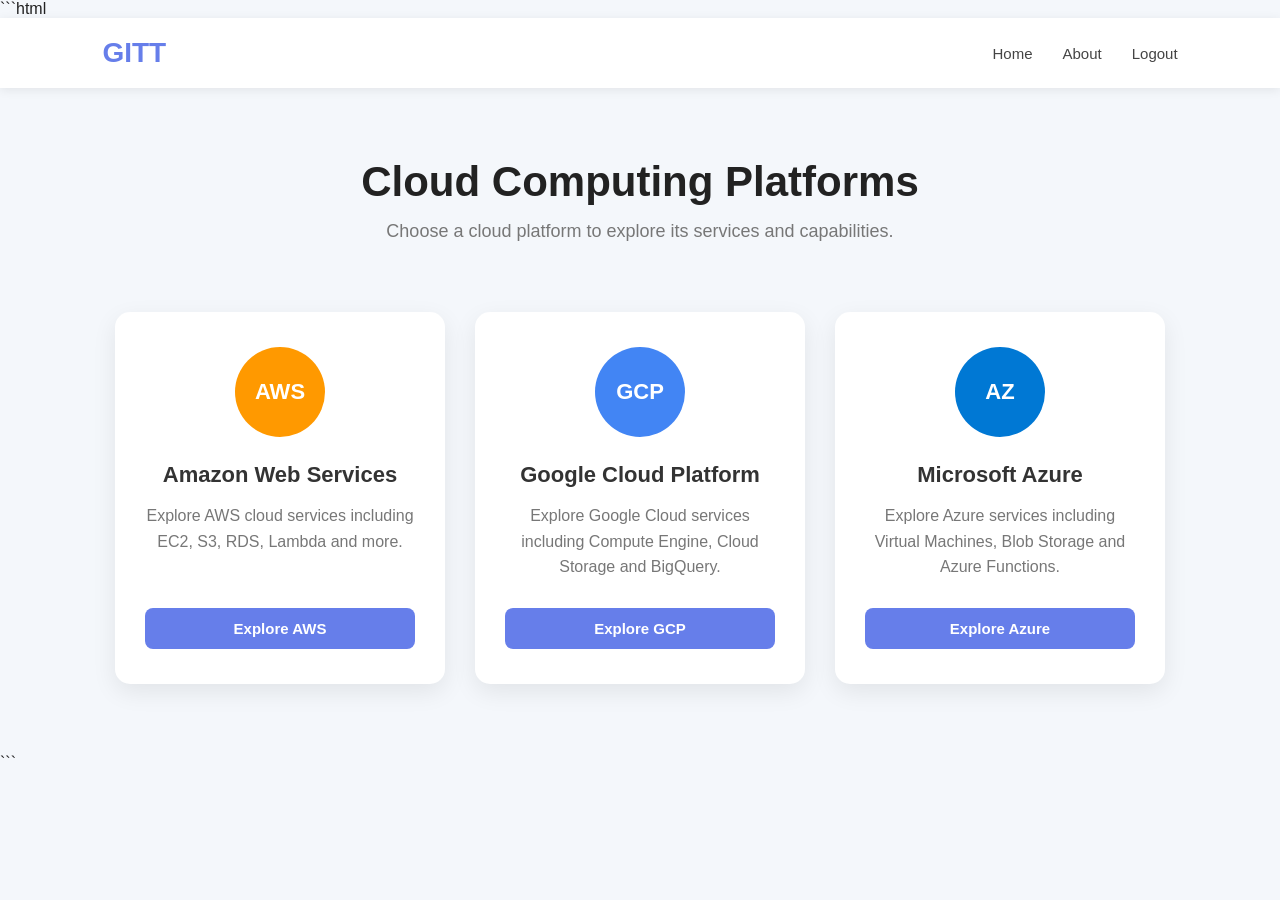
==== home_page.html @ 24b9ceef "commit for home page" ====
```html
<!DOCTYPE html>
<html lang="en">

<head>
    <meta charset="UTF-8">
    <meta name="viewport" content="width=device-width, initial-scale=1.0">

    <title>GITT - Cloud Platforms</title>

    <link rel="stylesheet" href="home_page.css">
</head>

<body>

    <!-- Navigation Bar -->
    <nav class="navbar">

        <div class="logo">
            GITT
        </div>

        <div class="nav-links">
            <a href="home.html">Home</a>
            <a href="#">About</a>
            <a href="index.html">Logout</a>
        </div>

    </nav>


    <!-- Main Content -->
    <main>

        <section class="hero">

            <h1>Cloud Computing Platforms</h1>

            <p>
                Choose a cloud platform to explore its services
                and capabilities.
            </p>

        </section>


        <!-- Cloud Cards -->
        <section class="cloud-container">

            <!-- AWS -->
            <div class="cloud-card">

                <div class="cloud-icon aws">
                    AWS
                </div>

                <h2>Amazon Web Services</h2>

                <p>
                    Explore AWS cloud services including EC2,
                    S3, RDS, Lambda and more.
                </p>

                <button onclick="selectCloud('AWS')">
                    Explore AWS
                </button>

            </div>


            <!-- GCP -->
            <div class="cloud-card">

                <div class="cloud-icon gcp">
                    GCP
                </div>

                <h2>Google Cloud Platform</h2>

                <p>
                    Explore Google Cloud services including
                    Compute Engine, Cloud Storage and BigQuery.
                </p>

                <button onclick="selectCloud('GCP')">
                    Explore GCP
                </button>

            </div>


            <!-- Azure -->
            <div class="cloud-card">

                <div class="cloud-icon azure">
                    AZ
                </div>

                <h2>Microsoft Azure</h2>

                <p>
                    Explore Azure services including Virtual
                    Machines, Blob Storage and Azure Functions.
                </p>

                <button onclick="selectCloud('Azure')">
                    Explore Azure
                </button>

            </div>

        </section>

    </main>


    <script src="home.js"></script>

</body>

</html>
```
---- home_page.css ----
* {
    margin: 0;
    padding: 0;
    box-sizing: border-box;
}

body {
    font-family: Arial, sans-serif;
    background: #f4f7fb;
    color: #222;
}


/* Navigation Bar */

.navbar {
    height: 70px;

    display: flex;
    align-items: center;
    justify-content: space-between;

    padding: 0 8%;

    background: white;

    box-shadow: 0 2px 10px rgba(0, 0, 0, 0.08);
}

.logo {
    font-size: 28px;
    font-weight: bold;

    color: #667eea;
}

.nav-links {
    display: flex;
    gap: 30px;
}

.nav-links a {
    text-decoration: none;
    color: #444;

    font-size: 15px;
    font-weight: 500;

    transition: 0.3s;
}

.nav-links a:hover {
    color: #667eea;
}


/* Hero Section */

.hero {
    text-align: center;

    padding: 70px 20px 40px;
}

.hero h1 {
    font-size: 42px;
    margin-bottom: 15px;

    color: #222;
}

.hero p {
    font-size: 18px;
    color: #777;
}


/* Cloud Cards */

.cloud-container {
    display: flex;

    justify-content: center;
    align-items: stretch;

    gap: 30px;

    padding: 30px 8% 70px;
}


/* Individual Card */

.cloud-card {
    width: 330px;

    padding: 35px 30px;

    background: white;

    border-radius: 15px;

    text-align: center;

    box-shadow: 0 8px 25px rgba(0, 0, 0, 0.08);

    transition: 0.3s;
}

.cloud-card:hover {
    transform: translateY(-10px);

    box-shadow: 0 15px 35px rgba(0, 0, 0, 0.15);
}


/* Cloud Icon */

.cloud-icon {
    width: 90px;
    height: 90px;

    margin: 0 auto 25px;

    display: flex;
    align-items: center;
    justify-content: center;

    border-radius: 50%;

    font-size: 22px;
    font-weight: bold;

    color: white;
}


/* AWS */

.aws {
    background: #ff9900;
}


/* Google Cloud */

.gcp {
    background: #4285f4;
}


/* Azure */

.azure {
    background: #0078d4;
}


/* Card Heading */

.cloud-card h2 {
    font-size: 22px;

    margin-bottom: 15px;

    color: #333;
}


/* Card Description */

.cloud-card p {
    color: #777;

    line-height: 1.6;

    min-height: 80px;

    margin-bottom: 25px;
}


/* Button */

.cloud-card button {
    width: 100%;

    padding: 12px;

    border: none;
    border-radius: 8px;

    background: #667eea;

    color: white;

    font-size: 15px;
    font-weight: bold;

    cursor: pointer;

    transition: 0.3s;
}

.cloud-card button:hover {
    background: #5568d9;

    transform: scale(1.03);
}


/* Responsive Design */

@media (max-width: 900px) {

    .cloud-container {
        flex-direction: column;
        align-items: center;
    }

    .cloud-card {
        width: 90%;
        max-width: 400px;
    }

}

@media (max-width: 600px) {

    .hero h1 {
        font-size: 30px;
    }

    .navbar {
        padding: 0 5%;
    }

    .nav-links {
        gap: 12px;
    }

}
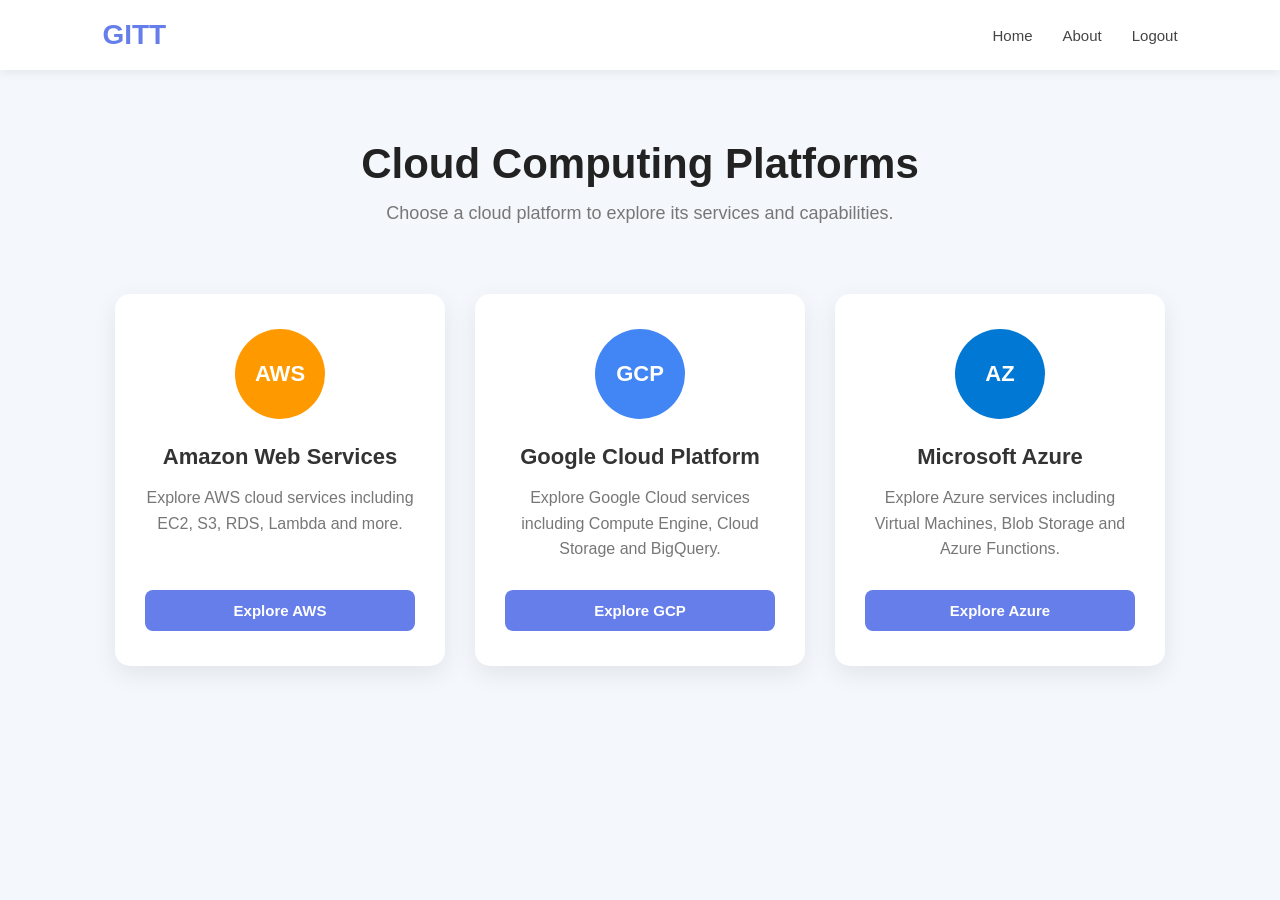
==== commit abae0a57: "commit for login page1" ====
--- a/home_page.html
+++ b/home_page.html
@@ -1,4 +1,3 @@
-```html
 <!DOCTYPE html>
 <html lang="en">
 
@@ -21,7 +20,7 @@
         </div>
 
         <div class="nav-links">
-            <a href="home.html">Home</a>
+            <a href="home_page.html">Home</a>
             <a href="#">About</a>
             <a href="index.html">Logout</a>
         </div>
@@ -119,4 +118,4 @@
 </body>
 
 </html>
-```
+
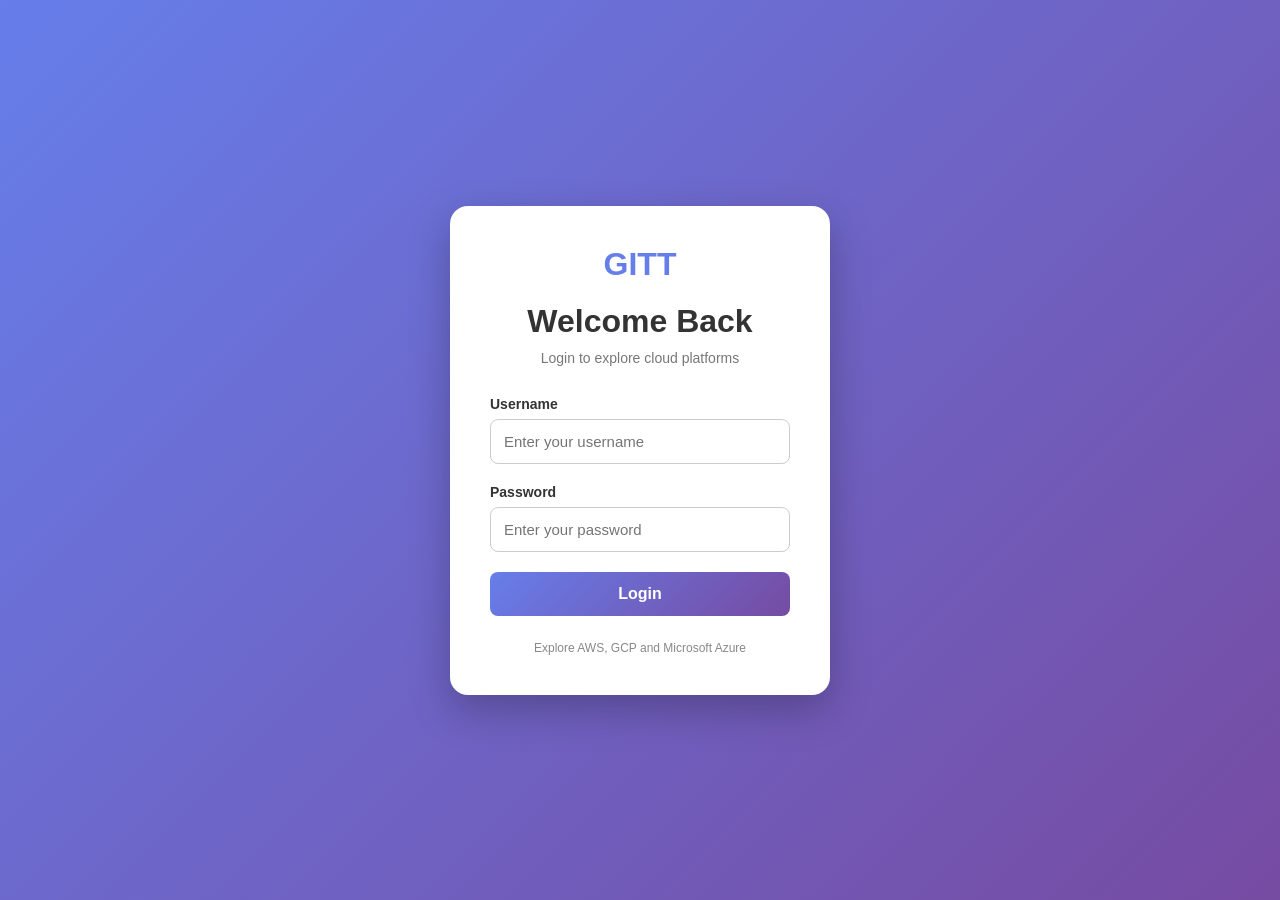
==== commit 41413f78: "Home and about page developed" ====
--- a/home_page.html
+++ b/home_page.html
@@ -2,63 +2,144 @@
 <html lang="en">
 
 <head>
+
     <meta charset="UTF-8">
-    <meta name="viewport" content="width=device-width, initial-scale=1.0">
+
+    <meta
+        name="viewport"
+        content="width=device-width, initial-scale=1.0"
+    >
 
     <title>GITT - Cloud Platforms</title>
 
     <link rel="stylesheet" href="home_page.css">
+
 </head>
 
+
 <body>
 
-    <!-- Navigation Bar -->
+
+    <!-- Navigation -->
+
     <nav class="navbar">
 
         <div class="logo">
             GITT
         </div>
 
+
         <div class="nav-links">
-            <a href="home_page.html">Home</a>
-            <a href="#">About</a>
-            <a href="index.html">Logout</a>
+
+            <a href="home_page.html">
+                Home
+            </a>
+
+            <a href="about.html">
+                About
+            </a>
+
+            <a href="#" onclick="logout()">
+                Logout
+            </a>
+
         </div>
 
     </nav>
 
 
-    <!-- Main Content -->
+
+    <!-- Main -->
+
     <main>
 
+
+        <!-- Hero -->
+
         <section class="hero">
 
-            <h1>Cloud Computing Platforms</h1>
+            <h1>
+                Cloud Computing Platforms
+            </h1>
 
             <p>
-                Choose a cloud platform to explore its services
-                and capabilities.
+                Welcome,
+                <span id="username"></span>
             </p>
 
+            <p>
+                Explore popular cloud providers and their services.
+            </p>
+
         </section>
 
 
-        <!-- Cloud Cards -->
+
+        <!-- Cloud Providers -->
+
         <section class="cloud-container">
 
+
             <!-- AWS -->
+
             <div class="cloud-card">
 
                 <div class="cloud-icon aws">
                     AWS
                 </div>
 
-                <h2>Amazon Web Services</h2>
-
-                <p>
-                    Explore AWS cloud services including EC2,
-                    S3, RDS, Lambda and more.
+                <h2>
+                    Amazon Web Services
+                </h2>
+
+                <p class="description">
+
+                    Cloud services provided by Amazon for
+                    computing, storage, databases,
+                    networking and more.
+
                 </p>
+
+
+                <h3>
+                    Popular Services
+                </h3>
+
+
+                <div class="services">
+
+                    <div class="service">
+                        <strong>EC2</strong>
+                        <span>Virtual Servers</span>
+                    </div>
+
+                    <div class="service">
+                        <strong>S3</strong>
+                        <span>Object Storage</span>
+                    </div>
+
+                    <div class="service">
+                        <strong>RDS</strong>
+                        <span>Managed Database</span>
+                    </div>
+
+                    <div class="service">
+                        <strong>Lambda</strong>
+                        <span>Serverless Computing</span>
+                    </div>
+
+                    <div class="service">
+                        <strong>VPC</strong>
+                        <span>Virtual Network</span>
+                    </div>
+
+                    <div class="service">
+                        <strong>CloudFront</strong>
+                        <span>Content Delivery</span>
+                    </div>
+
+                </div>
+
 
                 <button onclick="selectCloud('AWS')">
                     Explore AWS
@@ -67,19 +148,67 @@
             </div>
 
 
+
             <!-- GCP -->
+
             <div class="cloud-card">
 
                 <div class="cloud-icon gcp">
                     GCP
                 </div>
 
-                <h2>Google Cloud Platform</h2>
-
-                <p>
-                    Explore Google Cloud services including
-                    Compute Engine, Cloud Storage and BigQuery.
+                <h2>
+                    Google Cloud Platform
+                </h2>
+
+                <p class="description">
+
+                    Google's cloud platform providing
+                    computing, storage, databases,
+                    AI and data analytics.
+
                 </p>
+
+
+                <h3>
+                    Popular Services
+                </h3>
+
+
+                <div class="services">
+
+                    <div class="service">
+                        <strong>Compute Engine</strong>
+                        <span>Virtual Machines</span>
+                    </div>
+
+                    <div class="service">
+                        <strong>Cloud Storage</strong>
+                        <span>Object Storage</span>
+                    </div>
+
+                    <div class="service">
+                        <strong>Cloud SQL</strong>
+                        <span>Managed Database</span>
+                    </div>
+
+                    <div class="service">
+                        <strong>Cloud Functions</strong>
+                        <span>Serverless Computing</span>
+                    </div>
+
+                    <div class="service">
+                        <strong>VPC</strong>
+                        <span>Virtual Network</span>
+                    </div>
+
+                    <div class="service">
+                        <strong>BigQuery</strong>
+                        <span>Data Analytics</span>
+                    </div>
+
+                </div>
+
 
                 <button onclick="selectCloud('GCP')">
                     Explore GCP
@@ -88,19 +217,67 @@
             </div>
 
 
+
             <!-- Azure -->
+
             <div class="cloud-card">
 
                 <div class="cloud-icon azure">
                     AZ
                 </div>
 
-                <h2>Microsoft Azure</h2>
-
-                <p>
-                    Explore Azure services including Virtual
-                    Machines, Blob Storage and Azure Functions.
+                <h2>
+                    Microsoft Azure
+                </h2>
+
+                <p class="description">
+
+                    Microsoft's cloud platform offering
+                    computing, storage, databases,
+                    networking and AI services.
+
                 </p>
+
+
+                <h3>
+                    Popular Services
+                </h3>
+
+
+                <div class="services">
+
+                    <div class="service">
+                        <strong>Virtual Machines</strong>
+                        <span>Cloud Computing</span>
+                    </div>
+
+                    <div class="service">
+                        <strong>Blob Storage</strong>
+                        <span>Object Storage</span>
+                    </div>
+
+                    <div class="service">
+                        <strong>Azure SQL</strong>
+                        <span>Managed Database</span>
+                    </div>
+
+                    <div class="service">
+                        <strong>Azure Functions</strong>
+                        <span>Serverless Computing</span>
+                    </div>
+
+                    <div class="service">
+                        <strong>Virtual Network</strong>
+                        <span>Cloud Networking</span>
+                    </div>
+
+                    <div class="service">
+                        <strong>Azure CDN</strong>
+                        <span>Content Delivery</span>
+                    </div>
+
+                </div>
+
 
                 <button onclick="selectCloud('Azure')">
                     Explore Azure
@@ -108,6 +285,7 @@
 
             </div>
 
+
         </section>
 
     </main>
@@ -118,4 +296,3 @@
 </body>
 
 </html>
-
--- a/home_page.css
+++ b/home_page.css
@@ -1,4 +1,3 @@
-
 * {
     margin: 0;
     padding: 0;
@@ -12,7 +11,9 @@
 }
 
 
-/* Navigation Bar */
+/* =========================
+   NAVIGATION BAR
+========================= */
 
 .navbar {
     height: 70px;
@@ -21,7 +22,7 @@
     align-items: center;
     justify-content: space-between;
 
-    padding: 0 8%;
+    padding: 0 7%;
 
     background: white;
 
@@ -31,7 +32,6 @@
 .logo {
     font-size: 28px;
     font-weight: bold;
-
     color: #667eea;
 }
 
@@ -55,51 +55,54 @@
 }
 
 
-/* Hero Section */
+/* =========================
+   HERO SECTION
+========================= */
 
 .hero {
     text-align: center;
 
-    padding: 70px 20px 40px;
+    padding: 60px 20px 35px;
 }
 
 .hero h1 {
-    font-size: 42px;
-    margin-bottom: 15px;
-
-    color: #222;
+    font-size: 40px;
+    margin-bottom: 12px;
 }
 
 .hero p {
-    font-size: 18px;
     color: #777;
-}
-
-
-/* Cloud Cards */
+    font-size: 17px;
+}
+
+
+/* =========================
+   CLOUD CONTAINER
+========================= */
 
 .cloud-container {
     display: flex;
-
     justify-content: center;
-    align-items: stretch;
-
-    gap: 30px;
-
-    padding: 30px 8% 70px;
-}
-
-
-/* Individual Card */
+    align-items: flex-start;
+
+    gap: 25px;
+
+    padding: 20px 5% 60px;
+}
+
+
+/* =========================
+   CLOUD CARD
+========================= */
 
 .cloud-card {
-    width: 330px;
-
-    padding: 35px 30px;
+    width: 360px;
+
+    padding: 30px 25px;
 
     background: white;
 
-    border-radius: 15px;
+    border-radius: 16px;
 
     text-align: center;
 
@@ -109,19 +112,21 @@
 }
 
 .cloud-card:hover {
-    transform: translateY(-10px);
+    transform: translateY(-8px);
 
     box-shadow: 0 15px 35px rgba(0, 0, 0, 0.15);
 }
 
 
-/* Cloud Icon */
+/* =========================
+   CLOUD ICON
+========================= */
 
 .cloud-icon {
-    width: 90px;
-    height: 90px;
-
-    margin: 0 auto 25px;
+    width: 80px;
+    height: 80px;
+
+    margin: 0 auto 20px;
 
     display: flex;
     align-items: center;
@@ -129,59 +134,120 @@
 
     border-radius: 50%;
 
-    font-size: 22px;
+    color: white;
+
+    font-size: 21px;
     font-weight: bold;
-
-    color: white;
-}
-
-
-/* AWS */
+}
 
 .aws {
     background: #ff9900;
 }
 
-
-/* Google Cloud */
-
 .gcp {
     background: #4285f4;
 }
 
-
-/* Azure */
-
 .azure {
     background: #0078d4;
 }
 
 
-/* Card Heading */
+/* =========================
+   CARD TEXT
+========================= */
 
 .cloud-card h2 {
-    font-size: 22px;
-
-    margin-bottom: 15px;
+    font-size: 21px;
+
+    margin-bottom: 12px;
+}
+
+.description {
+    color: #777;
+
+    line-height: 1.5;
+
+    font-size: 14px;
+
+    min-height: 65px;
+}
+
+
+/* =========================
+   SERVICES TITLE
+========================= */
+
+.cloud-card h3 {
+    text-align: left;
+
+    margin: 20px 0 12px;
+
+    font-size: 16px;
 
     color: #333;
 }
 
 
-/* Card Description */
-
-.cloud-card p {
-    color: #777;
-
-    line-height: 1.6;
-
-    min-height: 80px;
+/* =========================
+   SERVICES
+========================= */
+
+.services {
+    display: grid;
+
+    grid-template-columns: 1fr 1fr;
+
+    gap: 10px;
 
     margin-bottom: 25px;
 }
 
 
-/* Button */
+/* Individual service */
+
+.service {
+    padding: 12px 8px;
+
+    background: #f5f6fa;
+
+    border-radius: 8px;
+
+    text-align: left;
+
+    transition: 0.2s;
+}
+
+.service:hover {
+    background: #eef0ff;
+}
+
+
+/* Service name */
+
+.service strong {
+    display: block;
+
+    font-size: 13px;
+
+    color: #333;
+
+    margin-bottom: 4px;
+}
+
+
+/* Service description */
+
+.service span {
+    font-size: 11px;
+
+    color: #888;
+}
+
+
+/* =========================
+   BUTTON
+========================= */
 
 .cloud-card button {
     width: 100%;
@@ -189,6 +255,7 @@
     padding: 12px;
 
     border: none;
+
     border-radius: 8px;
 
     background: #667eea;
@@ -196,6 +263,7 @@
     color: white;
 
     font-size: 15px;
+
     font-weight: bold;
 
     cursor: pointer;
@@ -206,22 +274,18 @@
 .cloud-card button:hover {
     background: #5568d9;
 
-    transform: scale(1.03);
-}
-
-
-/* Responsive Design */
-
-@media (max-width: 900px) {
+    transform: scale(1.02);
+}
+
+
+/* =========================
+   RESPONSIVE
+========================= */
+
+@media (max-width: 1100px) {
 
     .cloud-container {
-        flex-direction: column;
-        align-items: center;
-    }
-
-    .cloud-card {
-        width: 90%;
-        max-width: 400px;
+        flex-wrap: wrap;
     }
 
 }
@@ -240,5 +304,8 @@
         gap: 12px;
     }
 
-}
-
+    .cloud-card {
+        width: 95%;
+    }
+
+}
